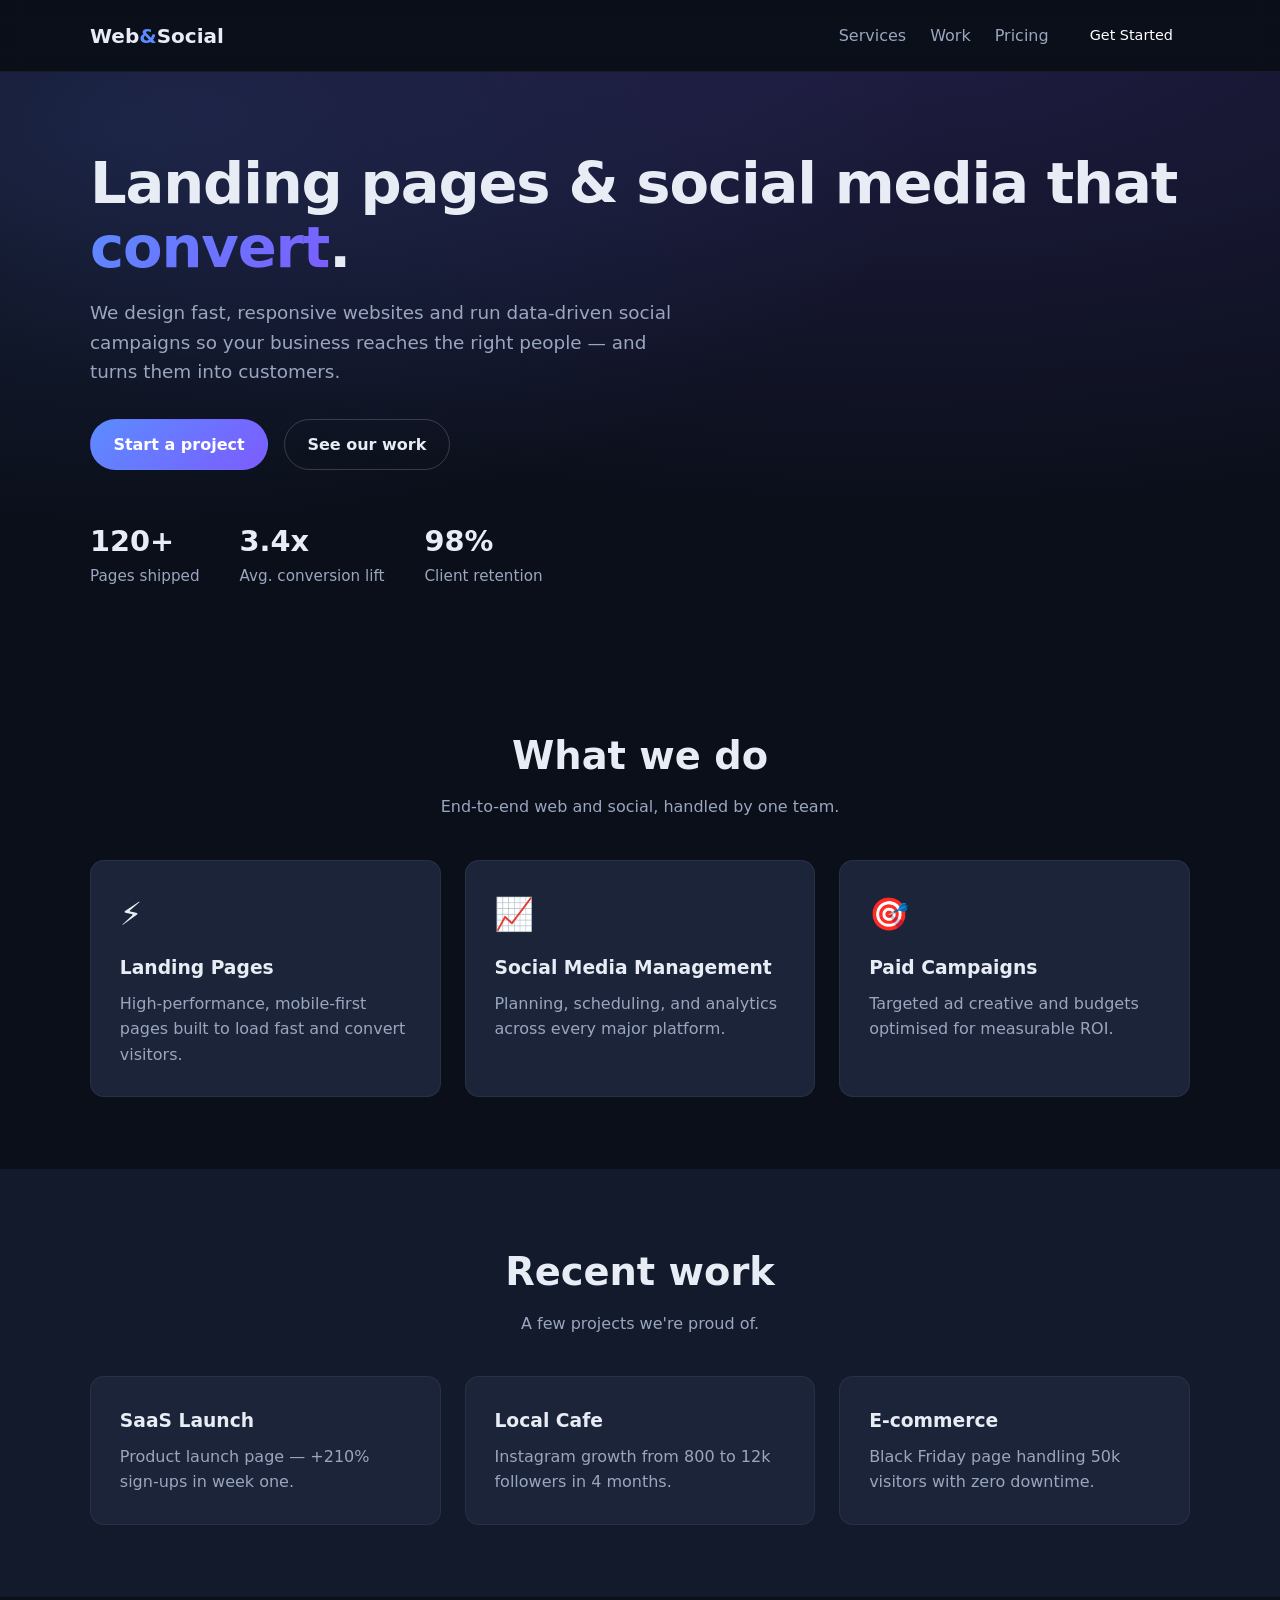
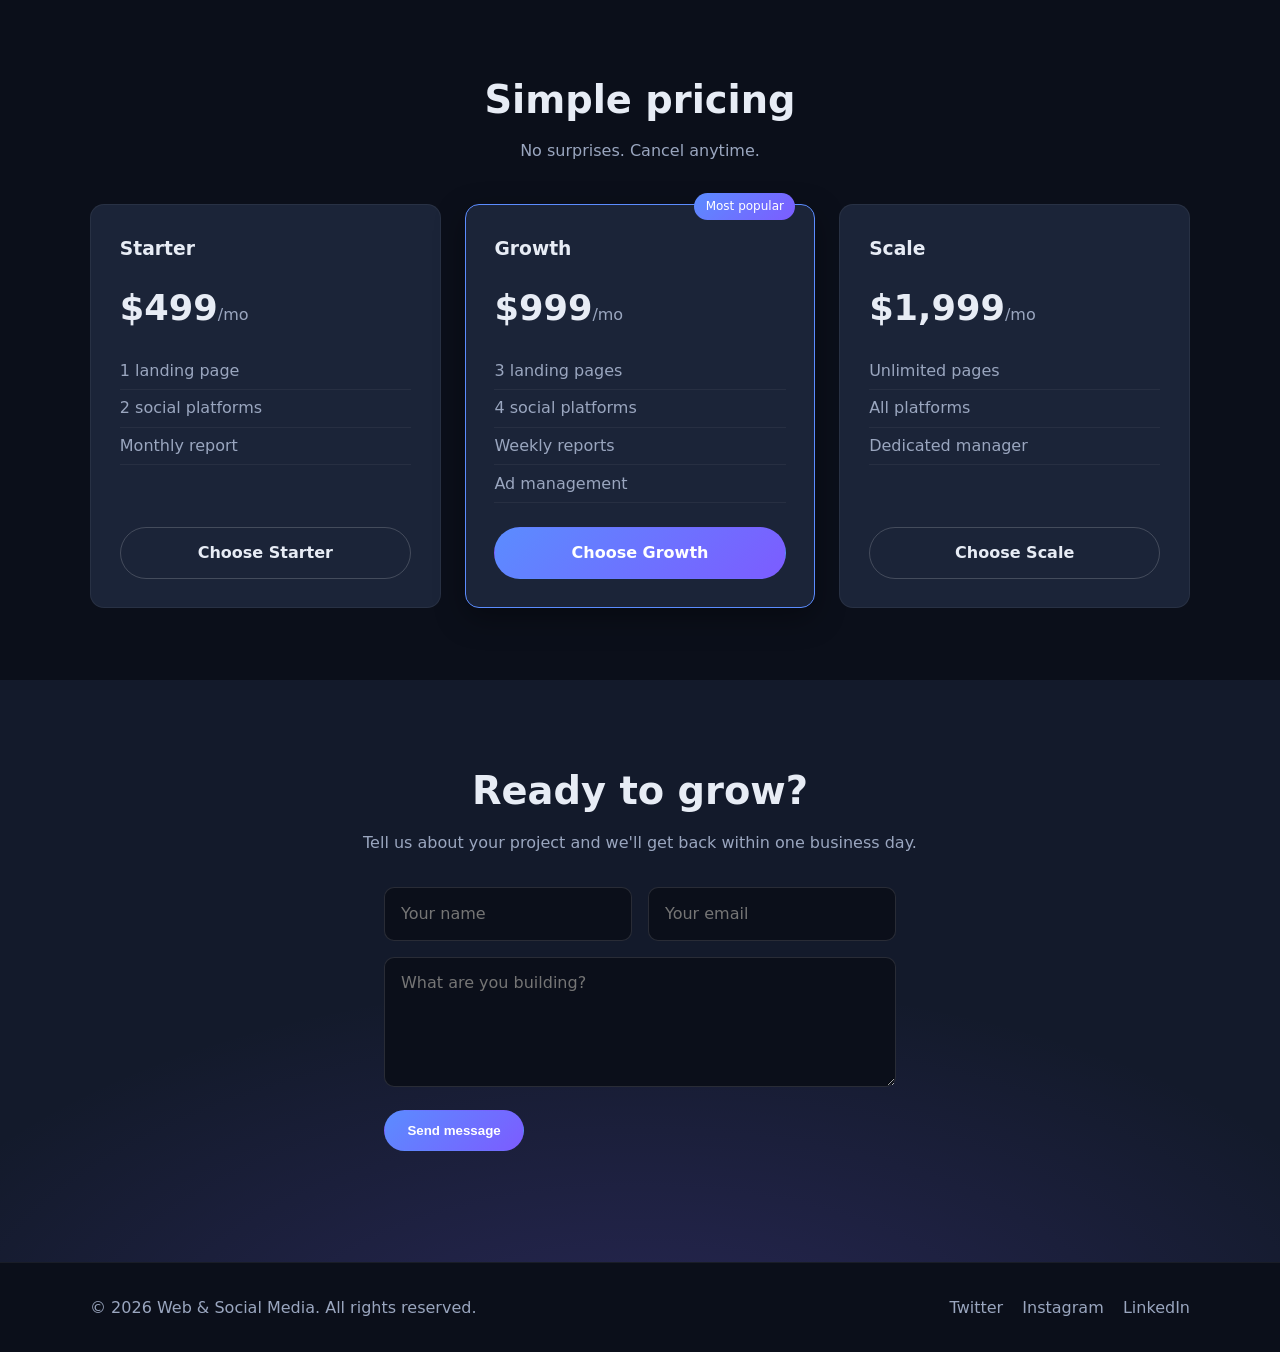
==== landing-pages/index.html @ 1e2ecea5 "Bootstrap Web & Social Media monorepo Add landing pages, social media scheduler, CI/CD, and document" ====
<!DOCTYPE html>
<html lang="en">
<head>
  <meta charset="UTF-8" />
  <meta name="viewport" content="width=device-width, initial-scale=1.0" />
  <meta name="description" content="We build high-converting landing pages and manage social media so your brand grows online." />
  <title>Web &amp; Social Media — Grow Your Brand Online</title>
  <link rel="preconnect" href="https://fonts.googleapis.com" />
  <link rel="stylesheet" href="css/styles.css" />
</head>
<body>
  <header class="site-header">
    <nav class="nav container">
      <a href="#" class="logo">Web<span>&amp;</span>Social</a>
      <button class="nav-toggle" aria-label="Toggle navigation" aria-expanded="false">
        <span></span><span></span><span></span>
      </button>
      <ul class="nav-links">
        <li><a href="#services">Services</a></li>
        <li><a href="#work">Work</a></li>
        <li><a href="#pricing">Pricing</a></li>
        <li><a href="#contact" class="btn btn-sm">Get Started</a></li>
      </ul>
    </nav>
  </header>

  <main>
    <!-- Hero -->
    <section class="hero">
      <div class="container hero-inner">
        <h1 class="hero-title">Landing pages &amp; social media that <span>convert</span>.</h1>
        <p class="hero-subtitle">
          We design fast, responsive websites and run data-driven social campaigns
          so your business reaches the right people — and turns them into customers.
        </p>
        <div class="hero-actions">
          <a href="#contact" class="btn btn-primary">Start a project</a>
          <a href="#work" class="btn btn-ghost">See our work</a>
        </div>
        <dl class="hero-stats">
          <div><dt>120+</dt><dd>Pages shipped</dd></div>
          <div><dt>3.4x</dt><dd>Avg. conversion lift</dd></div>
          <div><dt>98%</dt><dd>Client retention</dd></div>
        </dl>
      </div>
    </section>

    <!-- Services -->
    <section id="services" class="section">
      <div class="container">
        <h2 class="section-title">What we do</h2>
        <p class="section-lead">End-to-end web and social, handled by one team.</p>
        <div class="grid grid-3">
          <article class="card">
            <div class="card-icon">⚡</div>
            <h3>Landing Pages</h3>
            <p>High-performance, mobile-first pages built to load fast and convert visitors.</p>
          </article>
          <article class="card">
            <div class="card-icon">📈</div>
            <h3>Social Media Management</h3>
            <p>Planning, scheduling, and analytics across every major platform.</p>
          </article>
          <article class="card">
            <div class="card-icon">🎯</div>
            <h3>Paid Campaigns</h3>
            <p>Targeted ad creative and budgets optimised for measurable ROI.</p>
          </article>
        </div>
      </div>
    </section>

    <!-- Work -->
    <section id="work" class="section section-alt">
      <div class="container">
        <h2 class="section-title">Recent work</h2>
        <p class="section-lead">A few projects we're proud of.</p>
        <div class="grid grid-3">
          <article class="work-item"><h3>SaaS Launch</h3><p>Product launch page — +210% sign-ups in week one.</p></article>
          <article class="work-item"><h3>Local Cafe</h3><p>Instagram growth from 800 to 12k followers in 4 months.</p></article>
          <article class="work-item"><h3>E-commerce</h3><p>Black Friday page handling 50k visitors with zero downtime.</p></article>
        </div>
      </div>
    </section>

    <!-- Pricing -->
    <section id="pricing" class="section">
      <div class="container">
        <h2 class="section-title">Simple pricing</h2>
        <p class="section-lead">No surprises. Cancel anytime.</p>
        <div class="grid grid-3">
          <article class="price-card">
            <h3>Starter</h3>
            <p class="price">$499<span>/mo</span></p>
            <ul><li>1 landing page</li><li>2 social platforms</li><li>Monthly report</li></ul>
            <a href="#contact" class="btn btn-ghost">Choose Starter</a>
          </article>
          <article class="price-card featured">
            <span class="badge">Most popular</span>
            <h3>Growth</h3>
            <p class="price">$999<span>/mo</span></p>
            <ul><li>3 landing pages</li><li>4 social platforms</li><li>Weekly reports</li><li>Ad management</li></ul>
            <a href="#contact" class="btn btn-primary">Choose Growth</a>
          </article>
          <article class="price-card">
            <h3>Scale</h3>
            <p class="price">$1,999<span>/mo</span></p>
            <ul><li>Unlimited pages</li><li>All platforms</li><li>Dedicated manager</li></ul>
            <a href="#contact" class="btn btn-ghost">Choose Scale</a>
          </article>
        </div>
      </div>
    </section>

    <!-- Contact / CTA -->
    <section id="contact" class="cta">
      <div class="container cta-inner">
        <h2>Ready to grow?</h2>
        <p>Tell us about your project and we'll get back within one business day.</p>
        <form class="contact-form" novalidate>
          <div class="form-row">
            <input type="text" name="name" placeholder="Your name" required />
            <input type="email" name="email" placeholder="Your email" required />
          </div>
          <textarea name="message" rows="4" placeholder="What are you building?" required></textarea>
          <button type="submit" class="btn btn-primary">Send message</button>
          <p class="form-status" role="status" aria-live="polite"></p>
        </form>
      </div>
    </section>
  </main>

  <footer class="site-footer">
    <div class="container footer-inner">
      <p>&copy; <span id="year"></span> Web &amp; Social Media. All rights reserved.</p>
      <ul class="social">
        <li><a href="#" aria-label="Twitter">Twitter</a></li>
        <li><a href="#" aria-label="Instagram">Instagram</a></li>
        <li><a href="#" aria-label="LinkedIn">LinkedIn</a></li>
      </ul>
    </div>
  </footer>

  <script src="js/main.js"></script>
</body>
</html>
---- landing-pages/css/styles.css ----
/* ------------------------------------------------------------------
   Web & Social Media — landing page styles
   ------------------------------------------------------------------ */
:root {
  --bg: #0b0f1a;
  --surface: #131a2b;
  --surface-2: #1b2438;
  --text: #e7ecf5;
  --muted: #9aa6bf;
  --primary: #5b8cff;
  --primary-dark: #3f6fe0;
  --accent: #7c5cff;
  --radius: 14px;
  --max: 1100px;
  --shadow: 0 10px 30px rgba(0, 0, 0, 0.35);
}

* { box-sizing: border-box; margin: 0; padding: 0; }

html { scroll-behavior: smooth; }

body {
  font-family: system-ui, -apple-system, "Segoe UI", Roboto, Helvetica, Arial, sans-serif;
  background: var(--bg);
  color: var(--text);
  line-height: 1.6;
}

.container { width: min(var(--max), 92%); margin-inline: auto; }

/* Buttons */
.btn {
  display: inline-block;
  padding: 0.75rem 1.4rem;
  border-radius: 999px;
  font-weight: 600;
  text-decoration: none;
  cursor: pointer;
  border: 1px solid transparent;
  transition: transform 0.15s ease, background 0.15s ease, border-color 0.15s ease;
}
.btn:hover { transform: translateY(-2px); }
.btn-sm { padding: 0.45rem 1rem; font-size: 0.9rem; }
.btn-primary { background: linear-gradient(135deg, var(--primary), var(--accent)); color: #fff; }
.btn-primary:hover { background: linear-gradient(135deg, var(--primary-dark), var(--accent)); }
.btn-ghost { color: var(--text); border-color: rgba(255, 255, 255, 0.18); }
.btn-ghost:hover { border-color: var(--primary); }

/* Header / nav */
.site-header {
  position: sticky; top: 0; z-index: 50;
  background: rgba(11, 15, 26, 0.8);
  backdrop-filter: blur(10px);
  border-bottom: 1px solid rgba(255, 255, 255, 0.06);
}
.nav { display: flex; align-items: center; justify-content: space-between; padding: 1rem 0; }
.logo { font-weight: 800; font-size: 1.25rem; color: var(--text); text-decoration: none; }
.logo span { color: var(--primary); }
.nav-links { list-style: none; display: flex; gap: 1.5rem; align-items: center; }
.nav-links a { color: var(--muted); text-decoration: none; font-weight: 500; }
.nav-links a:hover { color: var(--text); }
.nav-links .btn { color: #fff; }
.nav-toggle { display: none; flex-direction: column; gap: 5px; background: none; border: 0; cursor: pointer; }
.nav-toggle span { width: 24px; height: 2px; background: var(--text); border-radius: 2px; }

/* Hero */
.hero { padding: 5rem 0 4rem; background:
  radial-gradient(1200px 500px at 70% -10%, rgba(124, 92, 255, 0.18), transparent),
  radial-gradient(800px 400px at 10% 10%, rgba(91, 140, 255, 0.15), transparent); }
.hero-title { font-size: clamp(2.2rem, 5vw, 3.6rem); line-height: 1.1; letter-spacing: -0.02em; }
.hero-title span { background: linear-gradient(135deg, var(--primary), var(--accent)); -webkit-background-clip: text; background-clip: text; color: transparent; }
.hero-subtitle { color: var(--muted); font-size: 1.15rem; max-width: 38rem; margin-top: 1.2rem; }
.hero-actions { display: flex; gap: 1rem; margin-top: 2rem; flex-wrap: wrap; }
.hero-stats { display: flex; gap: 2.5rem; margin-top: 3rem; flex-wrap: wrap; }
.hero-stats dt { font-size: 1.8rem; font-weight: 800; color: var(--text); }
.hero-stats dd { color: var(--muted); font-size: 0.95rem; }

/* Sections */
.section { padding: 4.5rem 0; }
.section-alt { background: var(--surface); }
.section-title { font-size: clamp(1.8rem, 4vw, 2.4rem); text-align: center; }
.section-lead { color: var(--muted); text-align: center; margin: 0.5rem auto 2.5rem; max-width: 34rem; }

/* Grid + cards */
.grid { display: grid; gap: 1.5rem; }
.grid-3 { grid-template-columns: repeat(3, 1fr); }
.card, .work-item, .price-card {
  background: var(--surface-2);
  border: 1px solid rgba(255, 255, 255, 0.06);
  border-radius: var(--radius);
  padding: 1.8rem;
  transition: transform 0.15s ease, border-color 0.15s ease;
}
.card:hover, .work-item:hover, .price-card:hover { transform: translateY(-4px); border-color: rgba(91, 140, 255, 0.4); }
.card-icon { font-size: 2rem; margin-bottom: 0.75rem; }
.card h3, .work-item h3, .price-card h3 { margin-bottom: 0.5rem; }
.card p, .work-item p { color: var(--muted); }

/* Pricing */
.price-card { position: relative; display: flex; flex-direction: column; }
.price-card.featured { border-color: var(--primary); box-shadow: var(--shadow); }
.price { font-size: 2.2rem; font-weight: 800; margin: 0.5rem 0 1rem; }
.price span { font-size: 1rem; color: var(--muted); font-weight: 500; }
.price-card ul { list-style: none; margin-bottom: 1.5rem; }
.price-card li { color: var(--muted); padding: 0.35rem 0; border-bottom: 1px solid rgba(255, 255, 255, 0.05); }
.price-card .btn { margin-top: auto; text-align: center; }
.badge { position: absolute; top: -12px; right: 1.2rem; background: linear-gradient(135deg, var(--primary), var(--accent)); color: #fff; font-size: 0.75rem; padding: 0.25rem 0.7rem; border-radius: 999px; }

/* CTA / contact */
.cta { padding: 5rem 0; background:
  radial-gradient(800px 400px at 50% 120%, rgba(124, 92, 255, 0.2), transparent), var(--surface); text-align: center; }
.cta h2 { font-size: clamp(1.8rem, 4vw, 2.4rem); }
.cta p { color: var(--muted); margin-top: 0.5rem; }
.contact-form { max-width: 32rem; margin: 2rem auto 0; text-align: left; }
.form-row { display: flex; gap: 1rem; }
.contact-form input, .contact-form textarea {
  width: 100%; padding: 0.8rem 1rem; margin-bottom: 1rem;
  background: var(--bg); border: 1px solid rgba(255, 255, 255, 0.12);
  border-radius: 10px; color: var(--text); font: inherit;
}
.contact-form input:focus, .contact-form textarea:focus { outline: none; border-color: var(--primary); }
.form-status { min-height: 1.4rem; color: var(--primary); font-weight: 600; }

/* Footer */
.site-footer { border-top: 1px solid rgba(255, 255, 255, 0.06); padding: 2rem 0; }
.footer-inner { display: flex; align-items: center; justify-content: space-between; flex-wrap: wrap; gap: 1rem; }
.site-footer p { color: var(--muted); }
.social { list-style: none; display: flex; gap: 1.2rem; }
.social a { color: var(--muted); text-decoration: none; }
.social a:hover { color: var(--text); }

/* Responsive */
@media (max-width: 800px) {
  .grid-3 { grid-template-columns: 1fr; }
  .nav-toggle { display: flex; }
  .nav-links {
    position: absolute; top: 100%; left: 0; right: 0;
    flex-direction: column; gap: 0; padding: 1rem 5%;
    background: var(--surface); border-bottom: 1px solid rgba(255, 255, 255, 0.06);
    transform: translateY(-150%); transition: transform 0.25s ease;
  }
  .nav-links.open { transform: translateY(0); }
  .nav-links li { width: 100%; padding: 0.6rem 0; }
  .form-row { flex-direction: column; }
}
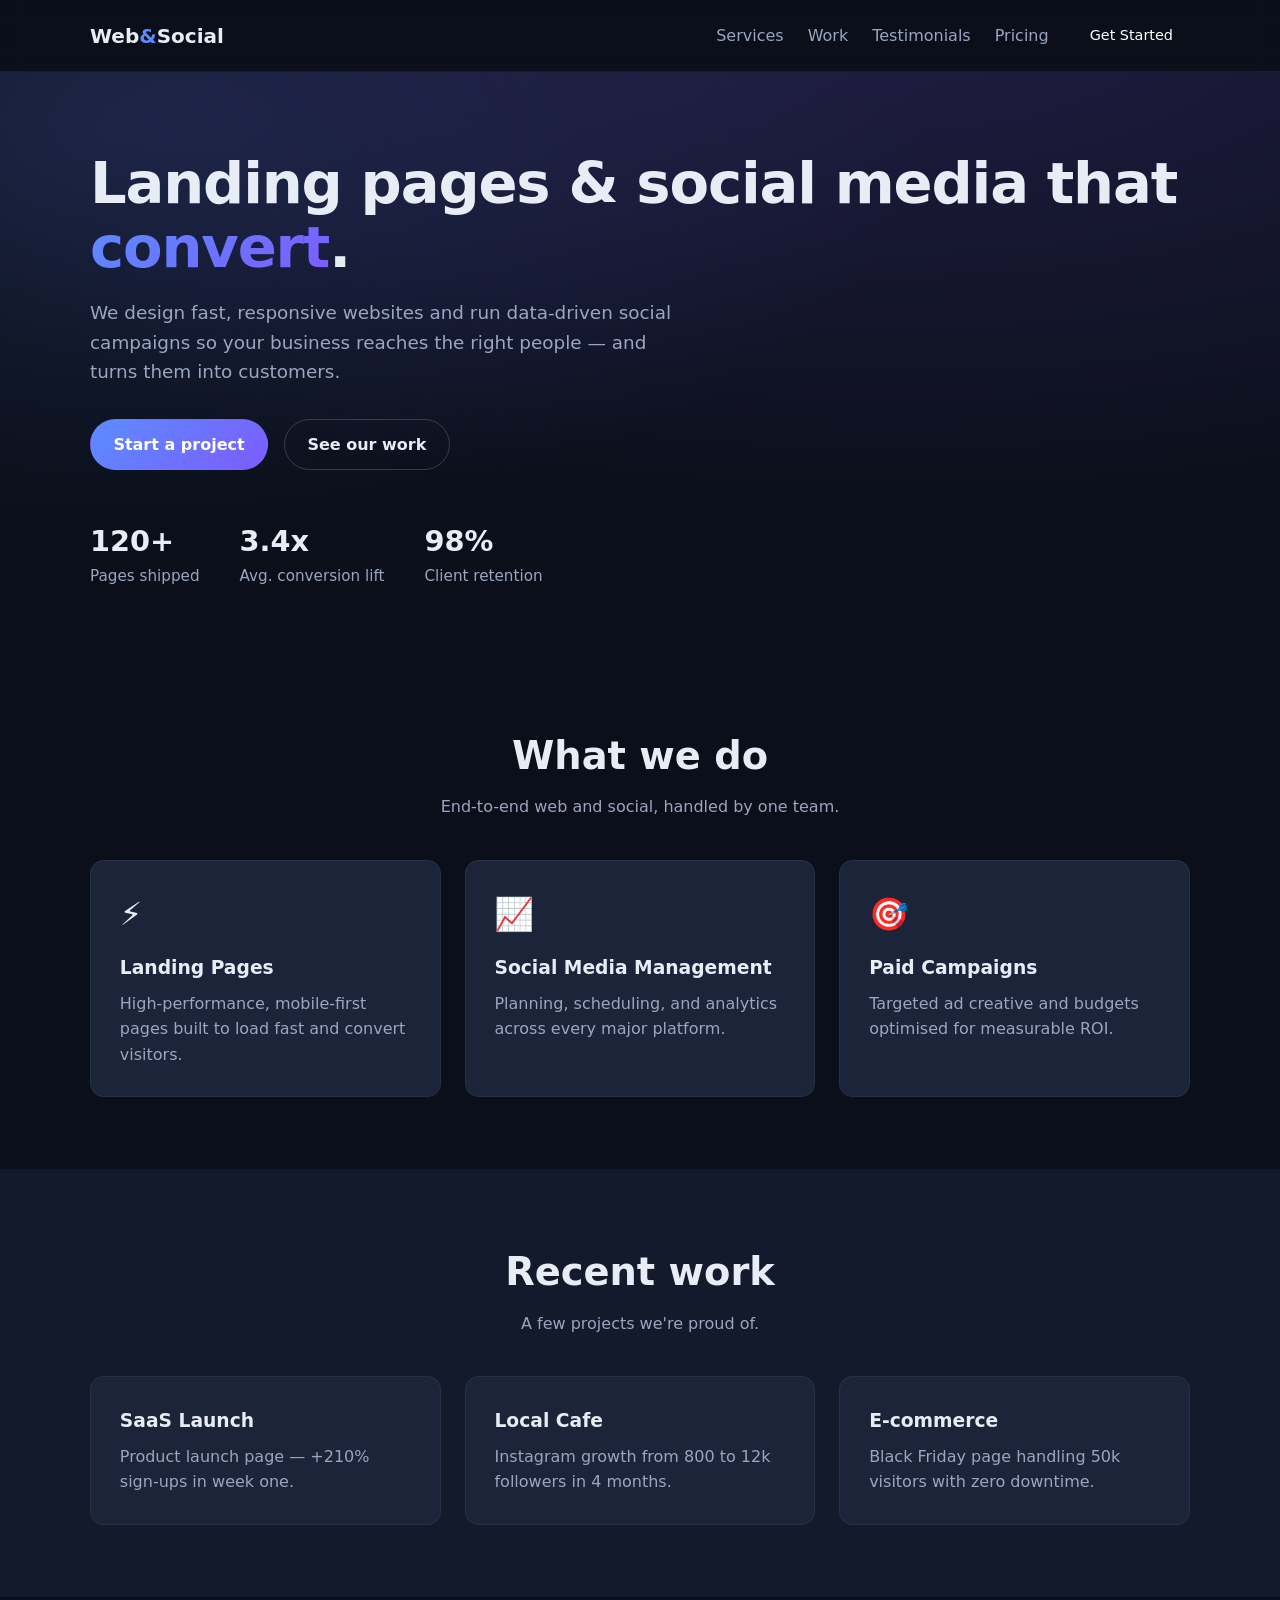
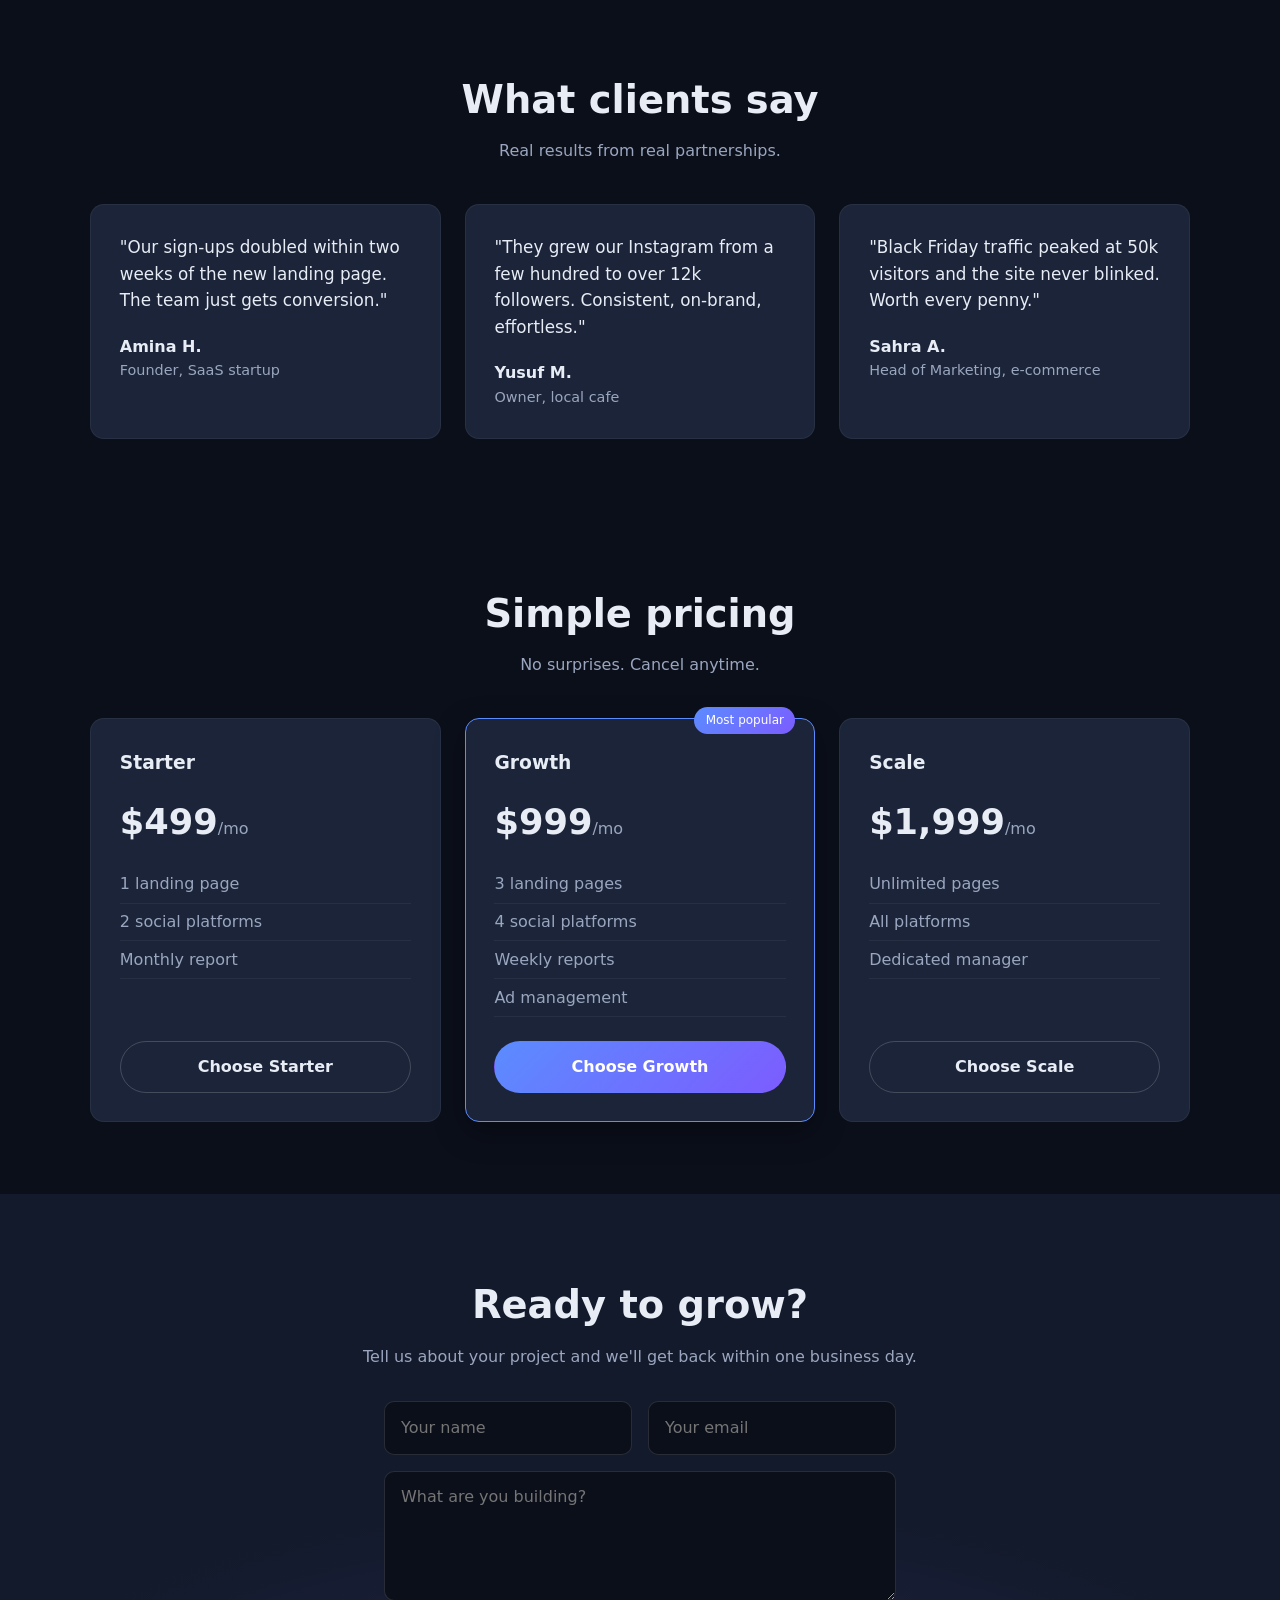
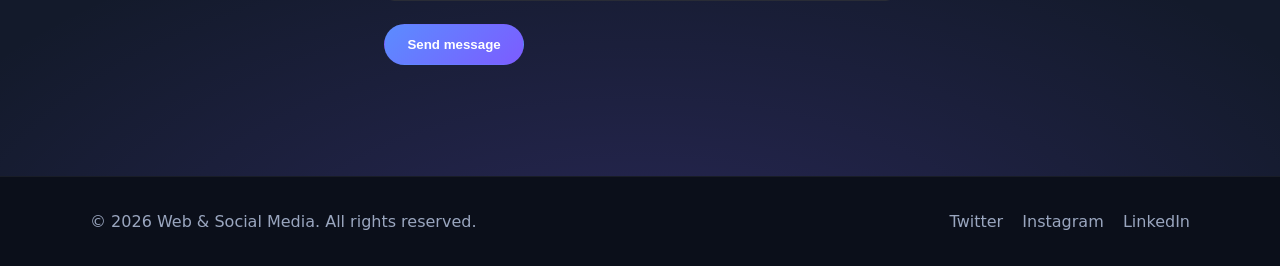
==== commit 11684a0b: "feat(landing): add client testimonials section Add a testimonials section with three client quotes, " ====
--- a/landing-pages/index.html
+++ b/landing-pages/index.html
@@ -18,6 +18,7 @@
       <ul class="nav-links">
         <li><a href="#services">Services</a></li>
         <li><a href="#work">Work</a></li>
+        <li><a href="#testimonials">Testimonials</a></li>
         <li><a href="#pricing">Pricing</a></li>
         <li><a href="#contact" class="btn btn-sm">Get Started</a></li>
       </ul>
@@ -83,6 +84,28 @@
       </div>
     </section>
 
+    <!-- Testimonials -->
+    <section id="testimonials" class="section">
+      <div class="container">
+        <h2 class="section-title">What clients say</h2>
+        <p class="section-lead">Real results from real partnerships.</p>
+        <div class="grid grid-3">
+          <figure class="testimonial">
+            <blockquote>"Our sign-ups doubled within two weeks of the new landing page. The team just gets conversion."</blockquote>
+            <figcaption><strong>Amina H.</strong><span>Founder, SaaS startup</span></figcaption>
+          </figure>
+          <figure class="testimonial">
+            <blockquote>"They grew our Instagram from a few hundred to over 12k followers. Consistent, on-brand, effortless."</blockquote>
+            <figcaption><strong>Yusuf M.</strong><span>Owner, local cafe</span></figcaption>
+          </figure>
+          <figure class="testimonial">
+            <blockquote>"Black Friday traffic peaked at 50k visitors and the site never blinked. Worth every penny."</blockquote>
+            <figcaption><strong>Sahra A.</strong><span>Head of Marketing, e-commerce</span></figcaption>
+          </figure>
+        </div>
+      </div>
+    </section>
+
     <!-- Pricing -->
     <section id="pricing" class="section">
       <div class="container">
--- a/landing-pages/css/styles.css
+++ b/landing-pages/css/styles.css
@@ -106,6 +106,13 @@
 .price-card .btn { margin-top: auto; text-align: center; }
 .badge { position: absolute; top: -12px; right: 1.2rem; background: linear-gradient(135deg, var(--primary), var(--accent)); color: #fff; font-size: 0.75rem; padding: 0.25rem 0.7rem; border-radius: 999px; }
 
+/* Testimonials */
+.testimonial { display: flex; flex-direction: column; gap: 1.2rem; background: var(--surface-2); border: 1px solid rgba(255, 255, 255, 0.06); border-radius: var(--radius); padding: 1.8rem; }
+.testimonial blockquote { color: var(--text); font-size: 1.05rem; line-height: 1.6; }
+.testimonial figcaption { display: flex; flex-direction: column; }
+.testimonial figcaption strong { color: var(--text); }
+.testimonial figcaption span { color: var(--muted); font-size: 0.9rem; }
+
 /* CTA / contact */
 .cta { padding: 5rem 0; background:
   radial-gradient(800px 400px at 50% 120%, rgba(124, 92, 255, 0.2), transparent), var(--surface); text-align: center; }
